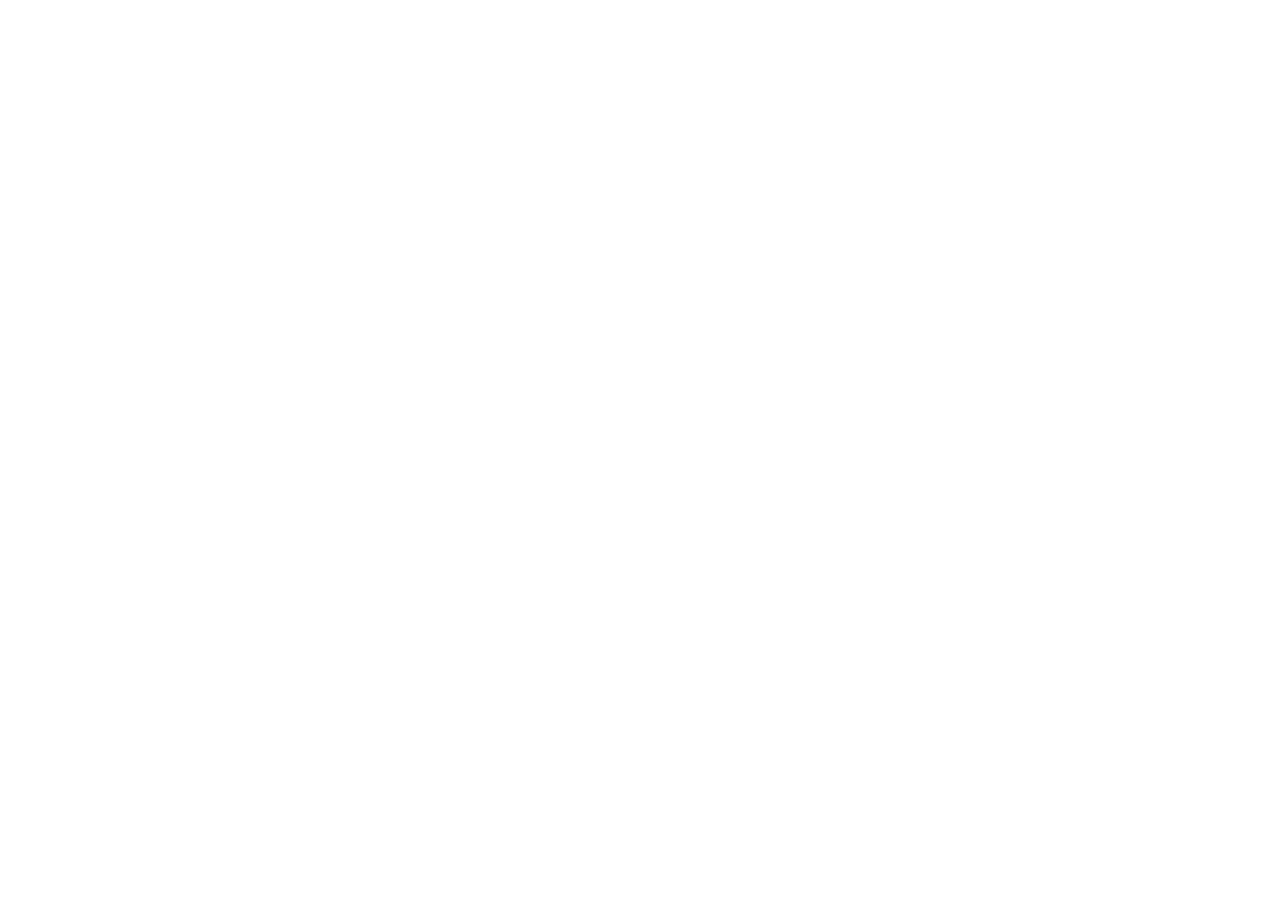
==== LoginForm1/exercise/index.html @ 65310785 "add login form example" ====
<!DOCTYPE html>
<html lang="es">
<head>
    <meta charset="UTF-8">
    <meta http-equiv="X-UA-Compatible" content="IE=edge">
    <meta name="viewport" content="width=device-width, initial-scale=1.0">
    <title>Login Form</title>
    <link rel="stylesheet" href="style.css">
</head>
<body>
    
</body>
</html>
---- LoginForm1/exercise/style.css ----
@import url('https://fonts.googleapis.com/css2?family=Rubik:wght@300;400;500;600;700&display=swap');
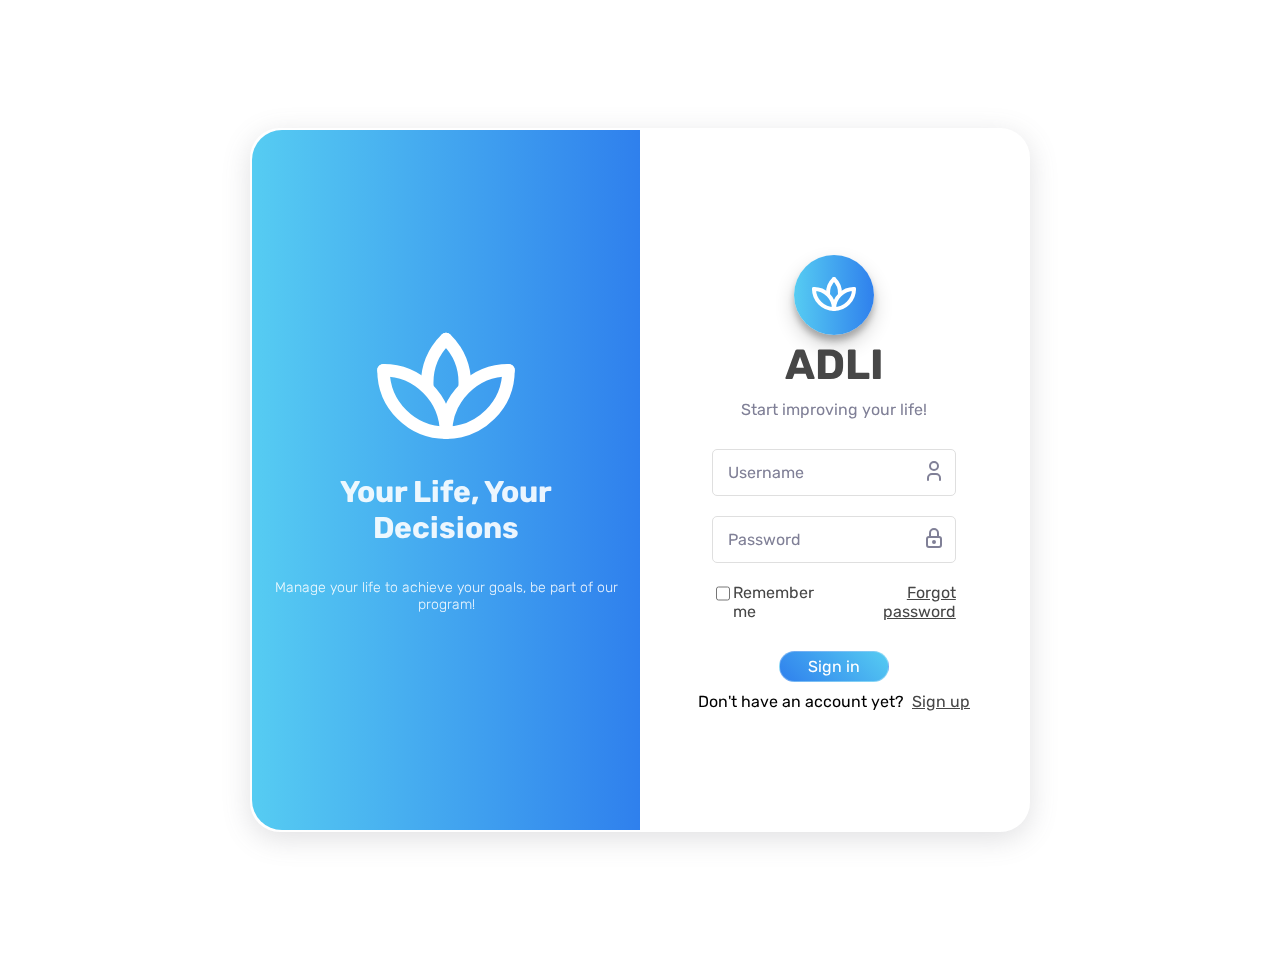
==== commit 4a9fee1a: "add login form exercise" ====
--- a/LoginForm1/exercise/index.html
+++ b/LoginForm1/exercise/index.html
@@ -8,6 +8,69 @@
     <link rel="stylesheet" href="style.css">
 </head>
 <body>
-    
+    <div class="container">
+        <div class="main-card">
+            <div class="left">
+                <svg xmlns="http://www.w3.org/2000/svg" class="icon icon-tabler icon-tabler-plant-2" width="24" height="24" viewBox="0 0 24 24" stroke-width="2" stroke="currentColor" fill="none" stroke-linecap="round" stroke-linejoin="round">
+                    <path stroke="none" d="M0 0h24v24H0z" fill="none"></path>
+                    <path d="M2 9a10 10 0 1 0 20 0"></path>
+                    <path d="M12 19a10 10 0 0 1 10 -10"></path>
+                    <path d="M2 9a10 10 0 0 1 10 10"></path>
+                    <path d="M12 4a9.7 9.7 0 0 1 2.99 7.5"></path>
+                    <path d="M9.01 11.5a9.7 9.7 0 0 1 2.99 -7.5"></path>
+                 </svg>
+                 <h1>Your Life, Your Decisions</h1>
+                 <h6>Manage your life to achieve your goals, be part of our program!</h6>
+            </div>
+            <div class="right">
+                <div class="logo-circle">
+                    <svg xmlns="http://www.w3.org/2000/svg" class="icon icon-tabler icon-tabler-plant-2" width="24" height="24" viewBox="0 0 24 24" stroke-width="2" stroke="currentColor" fill="none" stroke-linecap="round" stroke-linejoin="round">
+                        <path stroke="none" d="M0 0h24v24H0z" fill="none"></path>
+                        <path d="M2 9a10 10 0 1 0 20 0"></path>
+                        <path d="M12 19a10 10 0 0 1 10 -10"></path>
+                        <path d="M2 9a10 10 0 0 1 10 10"></path>
+                        <path d="M12 4a9.7 9.7 0 0 1 2.99 7.5"></path>
+                        <path d="M9.01 11.5a9.7 9.7 0 0 1 2.99 -7.5"></path>
+                     </svg>
+                </div>
+                <h1>ADLI</h1>
+                <p>Start improving your life!</p>
+                <form class="form-group">
+                    <div class="input-container">
+                        <input type="text" id="username" placeholder=" ">
+                        <label for="username">Username</label>
+                        <svg xmlns="http://www.w3.org/2000/svg" class="icon icon-tabler icon-tabler-user" width="24" height="24" viewBox="0 0 24 24" stroke-width="2" stroke="currentColor" fill="none" stroke-linecap="round" stroke-linejoin="round">
+                            <path stroke="none" d="M0 0h24v24H0z" fill="none"></path>
+                            <circle cx="12" cy="7" r="4"></circle>
+                            <path d="M6 21v-2a4 4 0 0 1 4 -4h4a4 4 0 0 1 4 4v2"></path>
+                         </svg>
+                    </div>
+                    <div class="input-container">
+                        <input type="password" id="password" placeholder=" ">
+                        <label for="password">Password</label>
+                        <svg xmlns="http://www.w3.org/2000/svg" class="icon icon-tabler icon-tabler-lock" width="24" height="24" viewBox="0 0 24 24" stroke-width="2" stroke="currentColor" fill="none" stroke-linecap="round" stroke-linejoin="round">
+                            <path stroke="none" d="M0 0h24v24H0z" fill="none"></path>
+                            <rect x="5" y="11" width="14" height="10" rx="2"></rect>
+                            <circle cx="12" cy="16" r="1"></circle>
+                            <path d="M8 11v-4a4 4 0 0 1 8 0v4"></path>
+                         </svg>
+                    </div>
+                    <div class="form-footer">
+                        <div>
+                            <input type="checkbox" id="remember">
+                            <label for="remember">Remember me</label>
+                        </div>
+                        <a href="#">Forgot password</a>
+                    </div>
+                </form>
+                <button class="blue-green-dark">
+                    Sign in
+                </button>
+                <div class="right-footer">
+                    Don't have an account yet? &nbsp;<a href="#">Sign up</a>
+                </div>
+            </div>
+        </div>
+    </div>
 </body>
 </html>--- a/LoginForm1/exercise/style.css
+++ b/LoginForm1/exercise/style.css
@@ -1 +1,211 @@
-@import url('https://fonts.googleapis.com/css2?family=Rubik:wght@300;400;500;600;700&display=swap');+@import url("https://fonts.googleapis.com/css2?family=Rubik:wght@300;400;500;600;700&display=swap");
+body {
+  padding: 0;
+  margin: 0;
+}
+body * {
+  font-family: Rubik, sans-serif;
+}
+
+.container {
+  min-height: auto;
+  padding-top: 8rem;
+  padding-bottom: 8rem;
+  padding-left: 250px;
+  padding-right: 250px;
+  justify-content: center;
+  align-items: center;
+}
+
+a, a:visited {
+  color: #474747;
+}
+
+.main-card {
+  border: 2px solid rgba(255, 255, 255, 0.2509803922);
+  display: flex;
+  justify-content: center;
+  align-items: center;
+  width: auto;
+  height: 700px;
+  position: relative;
+  border-radius: 30px;
+  box-shadow: rgba(100, 100, 111, 0.2) 0px 7px 29px 0px;
+  -webkit-backdrop-filter: blur(15px);
+          backdrop-filter: blur(15px);
+}
+
+.logo-circle {
+  margin: 5px auto;
+  width: 80px;
+  height: 80px;
+  display: flex;
+  align-items: center;
+  justify-content: center;
+  border-radius: 50%;
+  box-shadow: rgba(0, 0, 0, 0.19) 0px 10px 20px, rgba(0, 0, 0, 0.23) 0px 6px 6px;
+  background: #56CCF2; /* fallback for old browsers */ /* Chrome 10-25, Safari 5.1-6 */
+  background: linear-gradient(to left, #2F80ED, #56CCF2); /* W3C, IE 10+/ Edge, Firefox 16+, Chrome 26+, Opera 12+, Safari 7+ */
+  color: white;
+}
+.logo-circle svg {
+  width: 48px;
+  height: 48px;
+}
+
+.left {
+  display: none;
+}
+
+.right {
+  display: flex;
+  flex: 1;
+  flex-direction: column;
+  align-items: center;
+  justify-content: center;
+  text-align: center;
+  background-color: white;
+  margin-left: 20px;
+  margin-right: 20px;
+}
+.right h1 {
+  color: #474747;
+  font-size: 42px;
+  margin: 0;
+}
+.right p {
+  color: #808097;
+  margin: 10px;
+}
+.right form {
+  width: 70%;
+}
+
+@media screen and (min-width: 1280px) {
+  .left {
+    display: flex;
+    flex-direction: column;
+    align-items: center;
+    text-align: center;
+    justify-content: center;
+    padding-left: 20px;
+    padding-right: 20px;
+    flex: 1;
+    height: 100%;
+    max-width: 850px;
+    background: #56CCF2; /* fallback for old browsers */ /* Chrome 10-25, Safari 5.1-6 */
+    background: linear-gradient(to left, #2F80ED, #56CCF2); /* W3C, IE 10+/ Edge, Firefox 16+, Chrome 26+, Opera 12+, Safari 7+ */
+    border-top-left-radius: 30px;
+    border-bottom-left-radius: 30px;
+    color: rgba(255, 255, 255, 0.9);
+  }
+  .left svg {
+    color: white;
+    width: 150px;
+    height: 150px;
+  }
+  .left h1 {
+    font-size: 30px;
+    margin: 0;
+    margin-top: 10px;
+  }
+  .left h6 {
+    font-size: 14px;
+    font-weight: lighter;
+  }
+}
+.input-container {
+  display: flex;
+  flex-direction: column-reverse;
+  position: relative;
+  margin: 20px 0;
+}
+.input-container svg {
+  position: absolute;
+  top: 10px;
+  right: 10px;
+  transition: color 200ms;
+  color: #808097;
+}
+.input-container input {
+  padding: 15px;
+  border: 1px solid rgb(223, 223, 223);
+  border-radius: 5px;
+}
+.input-container input:focus {
+  outline-color: cornflowerblue;
+}
+.input-container input:not(:-moz-placeholder-shown) ~ label {
+  transform: translateY(-24px) translateX(-8px) scale(0.8);
+  background: white;
+  padding: 0 5;
+}
+.input-container input:not(:-ms-input-placeholder) ~ label {
+  transform: translateY(-24px) translateX(-8px) scale(0.8);
+  background: white;
+  padding: 0 5;
+}
+.input-container input:focus ~ label, .input-container input:not(:placeholder-shown) ~ label {
+  transform: translateY(-24px) translateX(-8px) scale(0.8);
+  background: white;
+  padding: 0 5;
+}
+.input-container input:focus ~ label, .input-container input:focus ~ svg {
+  color: cornflowerblue;
+}
+.input-container label {
+  display: block;
+  transition: transform 200ms, color 200ms;
+  position: absolute;
+  top: 14px;
+  left: 16px;
+  color: #808097;
+  font-size: 16px;
+}
+
+.form-footer {
+  display: flex;
+  align-items: center;
+  justify-content: space-between;
+  margin-bottom: 20px;
+  color: #474747;
+}
+.form-footer > div {
+  display: flex;
+  grid-area: 5px;
+}
+.form-footer input[type=checkbox] {
+  width: 15px;
+  height: 15px;
+}
+.form-footer label {
+  cursor: pointer;
+  text-align: left;
+}
+.form-footer a {
+  text-align: right;
+}
+
+button {
+  margin-top: 10px;
+  font-weight: semibold;
+  font-size: 16px;
+  padding: 5px 0;
+  min-width: 110px;
+  border-radius: 50px;
+  text-align: center;
+  color: white;
+  cursor: pointer;
+  border: 1px solid rgba(255, 255, 255, 0.3);
+}
+button.blue-green-dark {
+  background: -webkit-linear-gradient(45deg, #2F80ED, #56CCF2); /* Chrome 10-25, Safari 5.1-6 */
+}
+
+.right-footer {
+  display: flex;
+  text-align: center;
+  align-items: center;
+  justify-content: center;
+  margin-top: 10px;
+}/*# sourceMappingURL=style.css.map */